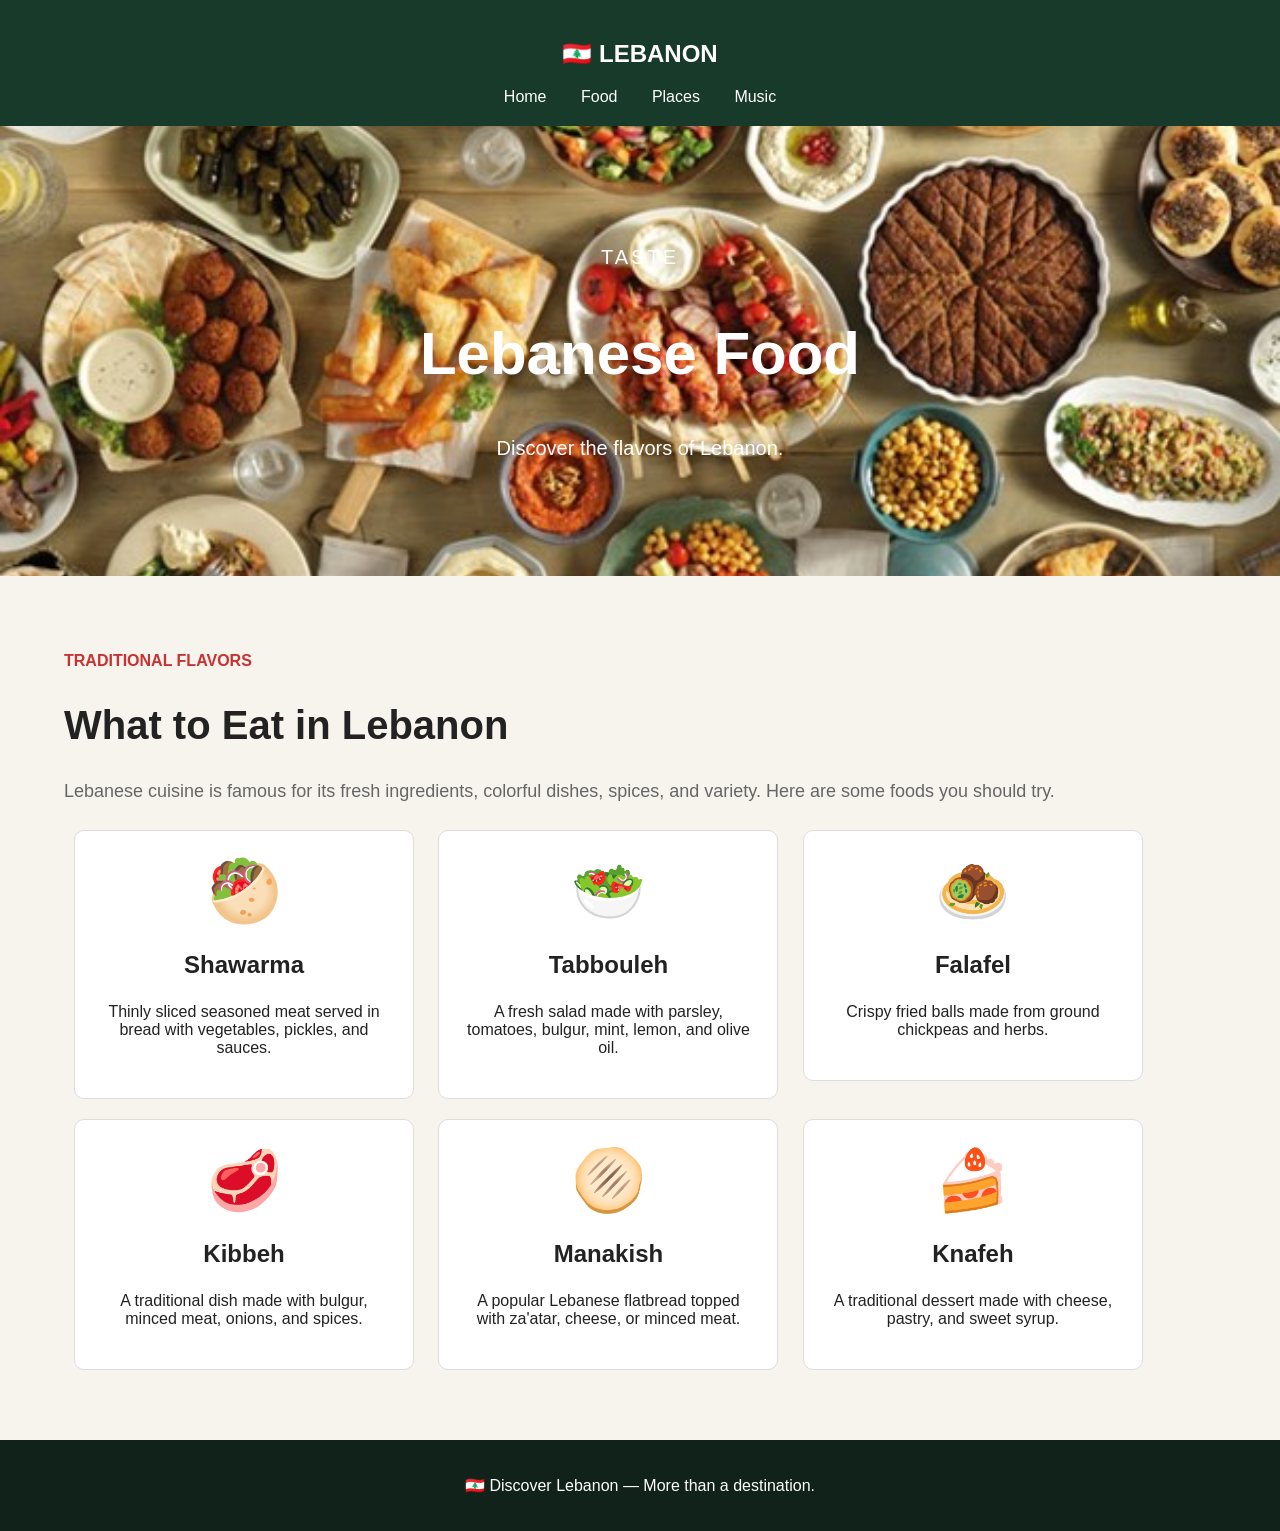
==== food.html @ fbcdd56c "Add files via upload" ====
<!DOCTYPE html>
<html lang="en">
<head>
    <meta charset="UTF-8">
    <title>Lebanese Food</title>
    <link rel="stylesheet" href="style.css">
</head>
<body>
    <header>
        <nav>
            <h2>🇱🇧 LEBANON</h2>
            <div>
                <a href="index.html">Home</a>
                <a href="food.html">Food</a>
                <a href="places.html">Places</a>
                <a href="music.html">Music</a>
            </div>
        </nav>
    </header>

    <section class="page-header food-header">
        <p class="small-title">TASTE</p>
        <h1>Lebanese Food</h1>
        <p>Discover the flavors of Lebanon.</p>
    </section>

    <section class="section">
        <p class="red-title">TRADITIONAL FLAVORS</p>
        <h2>What to Eat in Lebanon</h2>
        <p class="intro">
            Lebanese cuisine is famous for its fresh ingredients, colorful
            dishes, spices, and variety. Here are some foods you should try.
        </p>
        <div class="food-cards">
            <div class="food-card">
                <div class="food-icon">🥙</div>
                <h3>Shawarma</h3>
                <p>
                    Thinly sliced seasoned meat served in bread with vegetables,
                    pickles, and sauces.
                </p>
            </div>

            <div class="food-card">
                <div class="food-icon">🥗</div>
                <h3>Tabbouleh</h3>
                <p>
                    A fresh salad made with parsley, tomatoes, bulgur,
                    mint, lemon, and olive oil.
                </p>
            </div>

            <div class="food-card">
                <div class="food-icon">🧆</div>
                <h3>Falafel</h3>
                <p>
                    Crispy fried balls made from ground chickpeas and herbs.
                </p>
            </div>

            <div class="food-card">
                <div class="food-icon">🥩</div>
                <h3>Kibbeh</h3>
                <p>
                    A traditional dish made with bulgur, minced meat,
                    onions, and spices.
                </p>
            </div>

            <div class="food-card">
                <div class="food-icon">🫓</div>
                <h3>Manakish</h3>
                <p>
                    A popular Lebanese flatbread topped with za'atar,
                    cheese, or minced meat.
                </p>
            </div>

            <div class="food-card">
                <div class="food-icon">🍰</div>
                <h3>Knafeh</h3>
                <p>
                    A traditional dessert made with cheese, pastry,
                    and sweet syrup.
                </p>
            </div>
        </div>
    </section>

    <footer>
        <p>🇱🇧 Discover Lebanon — More than a destination.</p>
    </footer>
</body>
</html>
---- style.css ----
body{
    margin: 0;
    font-family: Arial, sans-serif;
    background-color: #f7f4ed;
    color: #222;
}
header{
    background-color: #173a2a;
    padding: 20px;
}

nav {
    text-align: center;
}

nav h2 {
    color: white;
}
nav a {
    color: white;
    text-decoration: none;
    margin: 15px;
}

nav a:hover {
    color: #c83232;
}

.hero{
    height: 500px;
    background-color: #315b45;
    color: white;
    text-align: center;
    padding-top: 150px;
    background-image: url(https://upload.wikimedia.org/wikipedia/commons/5/59/Flag_of_Lebanon.svg?utm_source=en.wikipedia.org&utm_campaign=index&utm_content=original);
    background-size: cover;
    background-position: center;
}
.hero h1{
    font-size: 80px;
    margin: 10px;
    color:black;
}

.hero p{
    font-size: 20px;
    color:black;
}
.small-title {
    font-size: 14px;
    letter-spacing: 3px;
}

.button {
    background-color: #c83232;
    color: white;
    text-decoration: none;
    padding: 12px 25px;
    border-radius: 20px;
}

.button:hover{
    background-color: #a92424;
}

.page-header {
    height: 350px;
    color: white;
    text-align: center;
    padding-top: 100px;
}
.page-header h1{
    font-size: 60px;
}

.page-header p {
    font-size: 20px;
}
.food-header {
    background-image: url(food\ table.jpg);
    background-size: cover;
    background-position: center;
}

.places-header {
    background-color: #38644c;
}

.music-header{
    background-image: url(music.jpg);
}
.section {
    width: 90%;
    margin: auto;
    padding: 60px 0;
}
.red-title {
    color: #c83232;
    font-weight: bold;
}

.section h2{
    font-size: 40px;
}
.intro{
    color: #666;
    font-size: 18px;
}

.card {
    background-color: white;
    width: 20%;
    display: inline-block;
    vertical-align: top;
    margin: 10px;
    padding: 20px;
    border: 1px solid #ddd;
    border-radius: 10px;
}
.card span {
    font-size: 35px;
}
.card:hover{
    background-color: #f0eee8;
    border: 3px solid #ddd;
}

.food-card {
    background-color: white;
    width: 25%;
    display: inline-block;
    vertical-align: top;
    margin: 10px;
    padding: 25px;
    text-align: center;
    border: 1px solid #ddd;
    border-radius: 10px;
}

.food-icon {
    font-size: 60px;
}
.food-card h3 {
    font-size: 24px;
}

.food-card:hover {
    background-color: #f0eee8;
    border: 3px solid #ddd;
}

.place-card {
    background-color: white;
    width: 40%;
    display: inline-block;
    vertical-align: top;
    margin: 10px;
    padding: 20px;
    border: 1px solid #ddd;
    border-radius: 10px;
}

.number {
    color: #c83232;
    font-weight: bold;
}

.place-icon{
    font-size: 35px;
    margin: 10px;
}

.place-card h3{
    font-size: 23px;
}

.place-card img{
    width: 100%;
    height: 180px;
    object-fit: cover;
    float: left;
    margin-right: 20px;
}
.place-card iframe{
    margin:5px;
    width:100%;
    height:180px;
}

.place-card:hover {
    background-color: #f0eee8;
    border: 3px solid #ddd;
}
.music-page {
    background-color: #111217;
    color: white;
}

.music-page .section{
    color: white;
}
.music-page .intro {
    color: #bbb;
}

.music-card {
    background-color: #20212a;
    width: 25%;
    display: inline-block;
    vertical-align: top;
    margin: 10px;
    padding: 25px;
    border: 1px solid #444;
    border-radius: 10px;
}

.music-card span {
    font-size: 40px;
}
.music-card h3{
    font-size: 23px;
}
.music-card p {
    color: #bbb;
}
.music-card:hover {
    background-color: #292a35;
    border: 3px solid #444;
}
.green-section{
    background-color: #173a2a;
    color: white;
    text-align: center;
    padding: 70px;
}

.green-section h2 {
    font-size: 45px;
    margin: 5px;
}
.music-quote {
    background-color: #20212a;
    color: white;
    text-align: center;
    padding: 70px;
}

.music-quote h2{
    font-size: 35px;
}

.music-quote p {
    color: #bbb;
}
footer {
    background-color: #102219;
    color: white;
    text-align: center;
    padding: 20px;
}
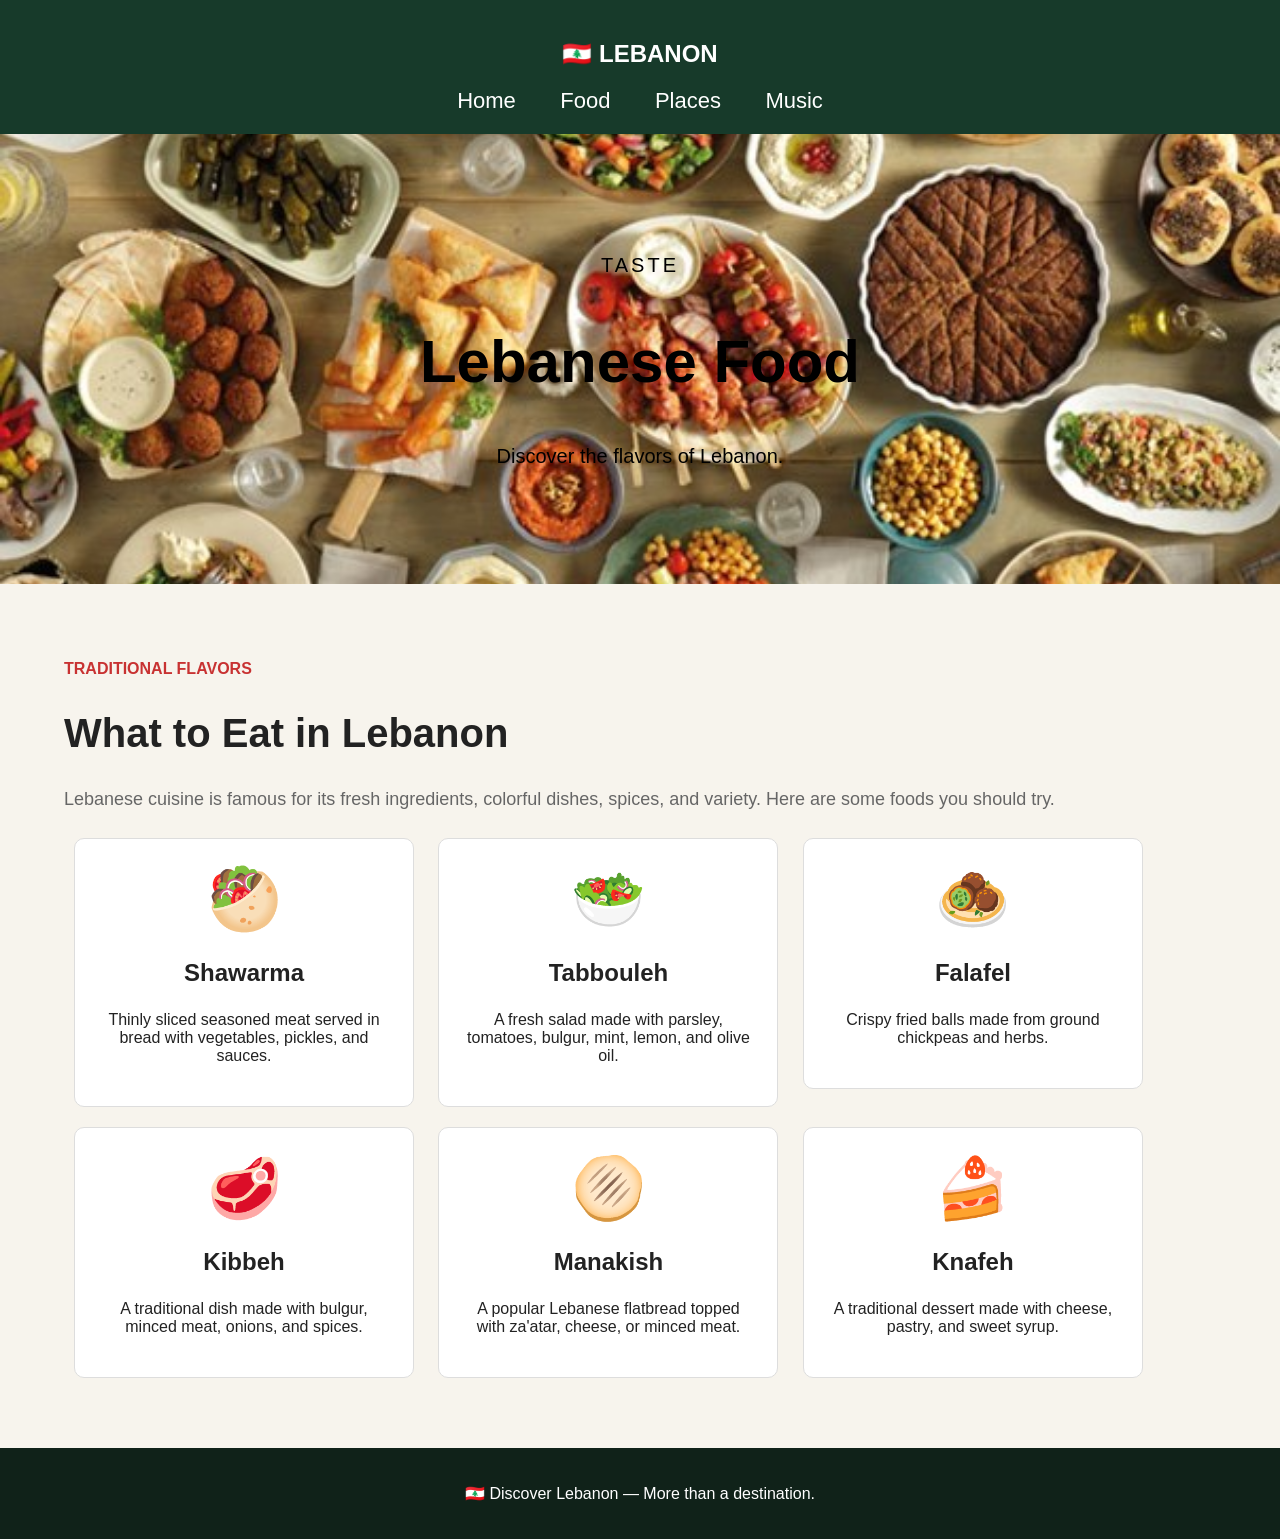
==== commit 04d4ff49: "Add files via upload" ====
--- a/food.html
+++ b/food.html
@@ -6,6 +6,9 @@
     <link rel="stylesheet" href="style.css">
 </head>
 <body>
+    <div id="preloader">
+        <div class="loader"></div>
+    </div>
     <header>
         <nav>
             <h2>🇱🇧 LEBANON</h2>
@@ -17,7 +20,6 @@
             </div>
         </nav>
     </header>
-
     <section class="page-header food-header">
         <p class="small-title">TASTE</p>
         <h1>Lebanese Food</h1>
@@ -90,5 +92,10 @@
     <footer>
         <p>🇱🇧 Discover Lebanon — More than a destination.</p>
     </footer>
+    <script>
+    window.addEventListener("load", function() {
+        document.getElementById("preloader").style.display = "none";
+        });
+</script>
 </body>
 </html>
--- a/style.css
+++ b/style.css
@@ -19,7 +19,8 @@
 nav a {
     color: white;
     text-decoration: none;
-    margin: 15px;
+    margin: 20px;
+    font-size: 22px;
 }
 
 nav a:hover {
@@ -65,7 +66,7 @@
 
 .page-header {
     height: 350px;
-    color: white;
+    color: black;
     text-align: center;
     padding-top: 100px;
 }
@@ -227,6 +228,20 @@
     background-color: #292a35;
     border: 3px solid #444;
 }
+.music-card button {
+    background-color: #c83232;
+    color: white;
+    border: none;
+    padding: 10px 20px;
+    border-radius: 20px;
+    cursor: pointer;
+}
+
+.music-card button:hover {
+    background-color: #a92424;
+}
+
+
 .green-section{
     background-color: #173a2a;
     color: white;
@@ -258,3 +273,11 @@
     text-align: center;
     padding: 20px;
 }
+#preloader {
+  background: white url('preloader.gif') no-repeat center center;
+  background-size: 20%;
+  position: fixed;
+  z-index: 1;
+  width: 100%;
+  height: 100%;
+}
